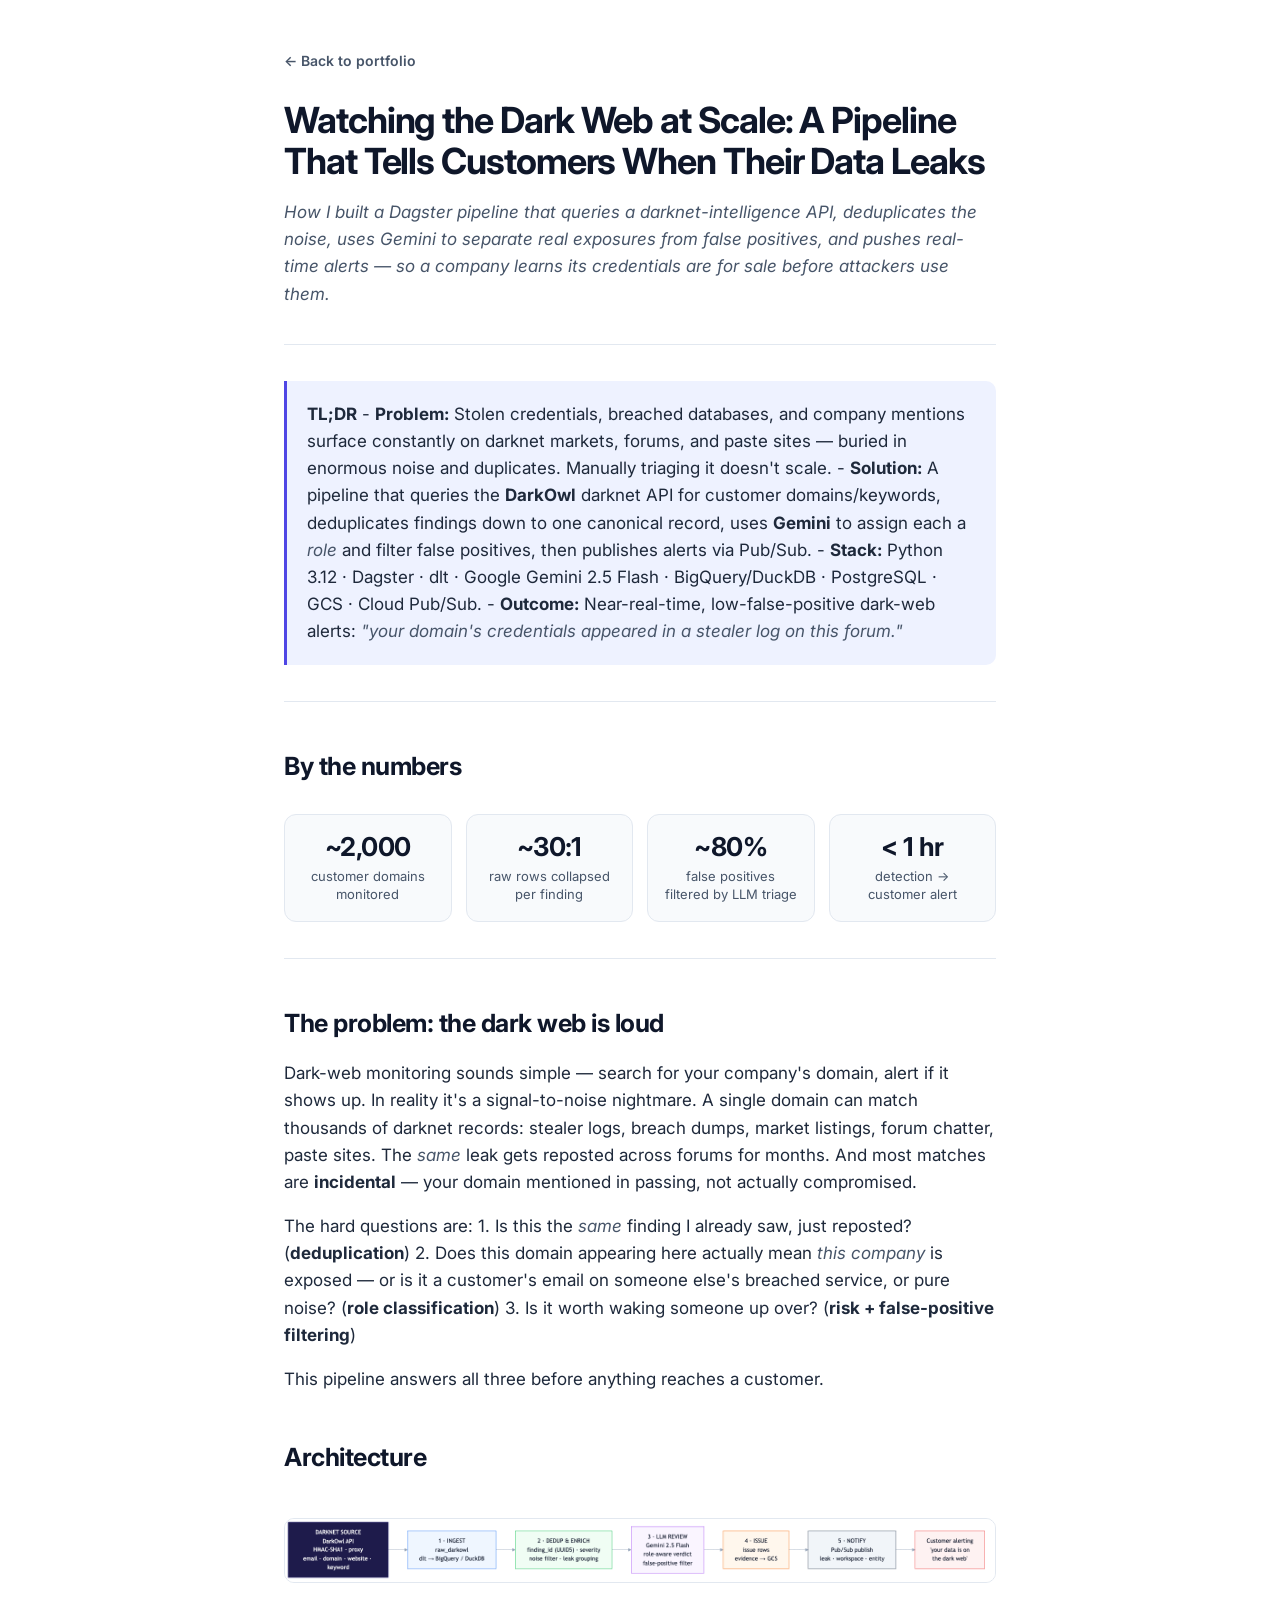
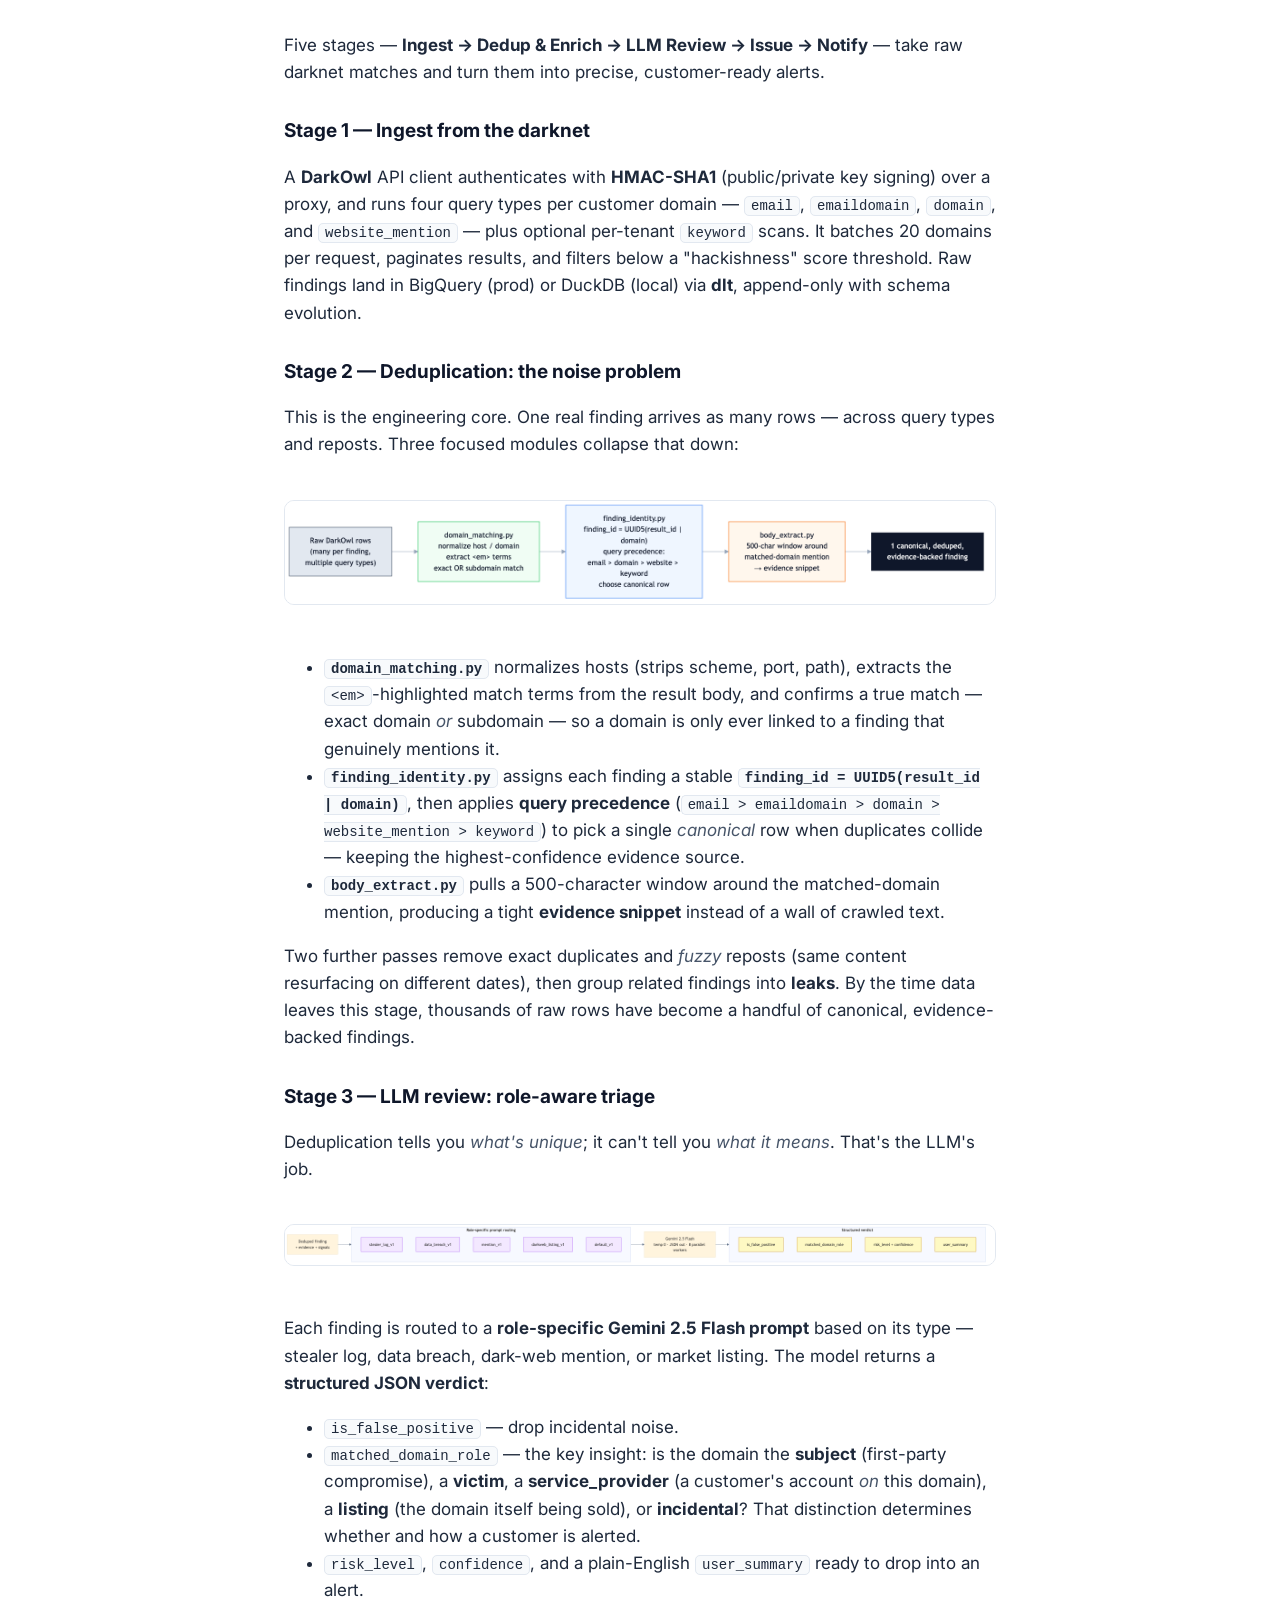
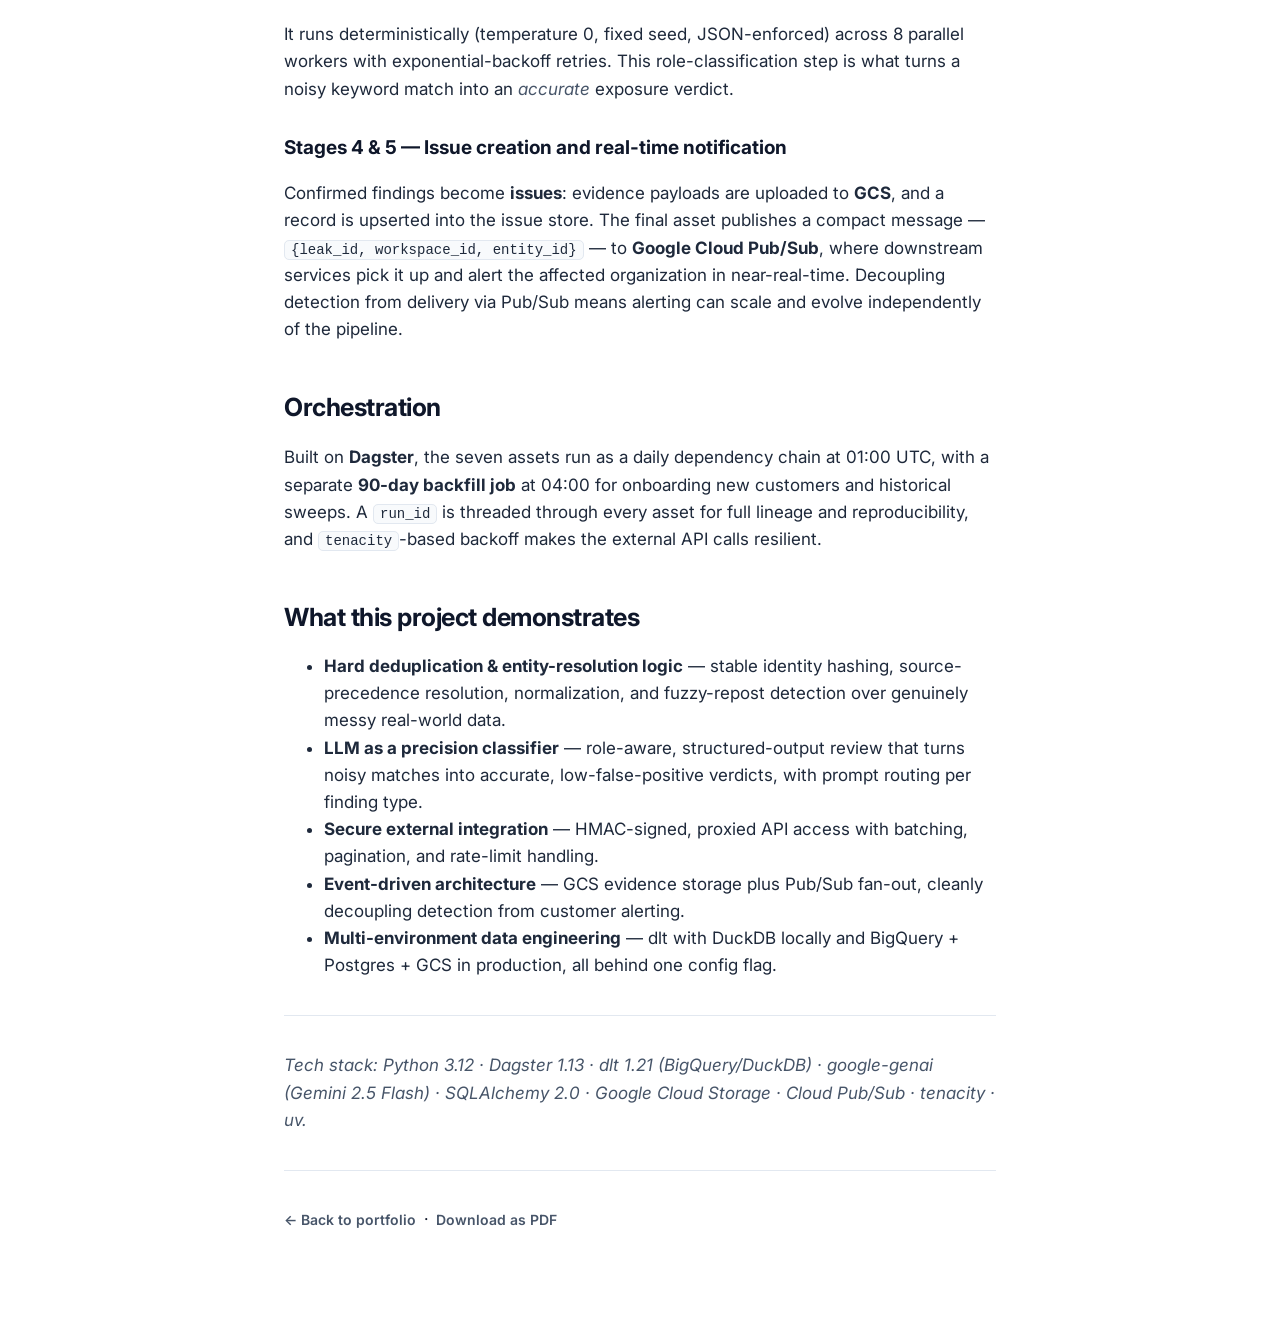
==== dark-owl.html @ 12ab4ff9 "Security data engineering portfolio Co-Authored-By: Claude Opus 4.8 (1M context) <noreply@anthropic." ====
<!DOCTYPE html>
<html lang="en"><head>
<meta charset="utf-8"/><meta name="viewport" content="width=device-width, initial-scale=1"/>
<title>Watching the Dark Web at Scale</title><meta name="description" content="A dark-web monitoring pipeline with LLM role-aware triage."/>
<link rel="preconnect" href="https://fonts.googleapis.com"/>
<link rel="preconnect" href="https://fonts.gstatic.com" crossorigin/>
<link href="https://fonts.googleapis.com/css2?family=Inter:wght@400;500;600;700&display=swap" rel="stylesheet"/>
<link rel="stylesheet" href="style.css"/>
</head><body>
<article class="article">
<a class="back" href="index.html">&larr; Back to portfolio</a>
<h1>Watching the Dark Web at Scale: A Pipeline That Tells Customers When Their Data Leaks</h1>
<p><em>How I built a Dagster pipeline that queries a darknet-intelligence API, deduplicates the noise, uses Gemini to separate real exposures from false positives, and pushes real-time alerts — so a company learns its credentials are for sale before attackers use them.</em></p>
<hr />
<blockquote>
<p><strong>TL;DR</strong>
- <strong>Problem:</strong> Stolen credentials, breached databases, and company mentions surface constantly on darknet markets, forums, and paste sites — buried in enormous noise and duplicates. Manually triaging it doesn't scale.
- <strong>Solution:</strong> A pipeline that queries the <strong>DarkOwl</strong> darknet API for customer domains/keywords, deduplicates findings down to one canonical record, uses <strong>Gemini</strong> to assign each a <em>role</em> and filter false positives, then publishes alerts via Pub/Sub.
- <strong>Stack:</strong> Python 3.12 · Dagster · dlt · Google Gemini 2.5 Flash · BigQuery/DuckDB · PostgreSQL · GCS · Cloud Pub/Sub.
- <strong>Outcome:</strong> Near-real-time, low-false-positive dark-web alerts: <em>"your domain's credentials appeared in a stealer log on this forum."</em></p>
</blockquote>
<hr />
<h2>By the numbers</h2>
<div class="stats">
<div class="stat"><span class="num">~2,000</span><span class="lab">customer domains monitored</span></div>
<div class="stat"><span class="num">~30:1</span><span class="lab">raw rows collapsed per finding</span></div>
<div class="stat"><span class="num">~80%</span><span class="lab">false positives filtered by LLM triage</span></div>
<div class="stat"><span class="num">&lt; 1 hr</span><span class="lab">detection → customer alert</span></div>
</div>

<!-- METRICS ARE ILLUSTRATIVE of a system at this scale. Replace with your own measured
     values (Dagster asset metadata / DB COUNT queries) before publishing. -->

<hr />
<h2>The problem: the dark web is loud</h2>
<p>Dark-web monitoring sounds simple — search for your company's domain, alert if it shows up. In reality it's a signal-to-noise nightmare. A single domain can match thousands of darknet records: stealer logs, breach dumps, market listings, forum chatter, paste sites. The <em>same</em> leak gets reposted across forums for months. And most matches are <strong>incidental</strong> — your domain mentioned in passing, not actually compromised.</p>
<p>The hard questions are:
1. Is this the <em>same</em> finding I already saw, just reposted? (<strong>deduplication</strong>)
2. Does this domain appearing here actually mean <em>this company</em> is exposed — or is it a customer's email on someone else's breached service, or pure noise? (<strong>role classification</strong>)
3. Is it worth waking someone up over? (<strong>risk + false-positive filtering</strong>)</p>
<p>This pipeline answers all three before anything reaches a customer.</p>
<h2>Architecture</h2>
<p><img alt="Dark-owl pipeline architecture" src="diagrams/do-architecture.png" /></p>
<p>Five stages — <strong>Ingest → Dedup &amp; Enrich → LLM Review → Issue → Notify</strong> — take raw darknet matches and turn them into precise, customer-ready alerts.</p>
<h3>Stage 1 — Ingest from the darknet</h3>
<p>A <strong>DarkOwl</strong> API client authenticates with <strong>HMAC-SHA1</strong> (public/private key signing) over a proxy, and runs four query types per customer domain — <code>email</code>, <code>emaildomain</code>, <code>domain</code>, and <code>website_mention</code> — plus optional per-tenant <code>keyword</code> scans. It batches 20 domains per request, paginates results, and filters below a "hackishness" score threshold. Raw findings land in BigQuery (prod) or DuckDB (local) via <strong>dlt</strong>, append-only with schema evolution.</p>
<h3>Stage 2 — Deduplication: the noise problem</h3>
<p>This is the engineering core. One real finding arrives as many rows — across query types and reposts. Three focused modules collapse that down:</p>
<p><img alt="Deduplication and identity logic" src="diagrams/do-dedup.png" /></p>
<ul>
<li><strong><code>domain_matching.py</code></strong> normalizes hosts (strips scheme, port, path), extracts the <code>&lt;em&gt;</code>-highlighted match terms from the result body, and confirms a true match — exact domain <em>or</em> subdomain — so a domain is only ever linked to a finding that genuinely mentions it.</li>
<li><strong><code>finding_identity.py</code></strong> assigns each finding a stable <strong><code>finding_id = UUID5(result_id | domain)</code></strong>, then applies <strong>query precedence</strong> (<code>email &gt; emaildomain &gt; domain &gt; website_mention &gt; keyword</code>) to pick a single <em>canonical</em> row when duplicates collide — keeping the highest-confidence evidence source.</li>
<li><strong><code>body_extract.py</code></strong> pulls a 500-character window around the matched-domain mention, producing a tight <strong>evidence snippet</strong> instead of a wall of crawled text.</li>
</ul>
<p>Two further passes remove exact duplicates and <em>fuzzy</em> reposts (same content resurfacing on different dates), then group related findings into <strong>leaks</strong>. By the time data leaves this stage, thousands of raw rows have become a handful of canonical, evidence-backed findings.</p>
<h3>Stage 3 — LLM review: role-aware triage</h3>
<p>Deduplication tells you <em>what's unique</em>; it can't tell you <em>what it means</em>. That's the LLM's job.</p>
<p><img alt="Gemini role-aware review" src="diagrams/do-llm.png" /></p>
<p>Each finding is routed to a <strong>role-specific Gemini 2.5 Flash prompt</strong> based on its type — stealer log, data breach, dark-web mention, or market listing. The model returns a <strong>structured JSON verdict</strong>:</p>
<ul>
<li><code>is_false_positive</code> — drop incidental noise.</li>
<li><code>matched_domain_role</code> — the key insight: is the domain the <strong>subject</strong> (first-party compromise), a <strong>victim</strong>, a <strong>service_provider</strong> (a customer's account <em>on</em> this domain), a <strong>listing</strong> (the domain itself being sold), or <strong>incidental</strong>? That distinction determines whether and how a customer is alerted.</li>
<li><code>risk_level</code>, <code>confidence</code>, and a plain-English <code>user_summary</code> ready to drop into an alert.</li>
</ul>
<p>It runs deterministically (temperature 0, fixed seed, JSON-enforced) across 8 parallel workers with exponential-backoff retries. This role-classification step is what turns a noisy keyword match into an <em>accurate</em> exposure verdict.</p>
<h3>Stages 4 &amp; 5 — Issue creation and real-time notification</h3>
<p>Confirmed findings become <strong>issues</strong>: evidence payloads are uploaded to <strong>GCS</strong>, and a record is upserted into the issue store. The final asset publishes a compact message — <code>{leak_id, workspace_id, entity_id}</code> — to <strong>Google Cloud Pub/Sub</strong>, where downstream services pick it up and alert the affected organization in near-real-time. Decoupling detection from delivery via Pub/Sub means alerting can scale and evolve independently of the pipeline.</p>
<h2>Orchestration</h2>
<p>Built on <strong>Dagster</strong>, the seven assets run as a daily dependency chain at 01:00 UTC, with a separate <strong>90-day backfill job</strong> at 04:00 for onboarding new customers and historical sweeps. A <code>run_id</code> is threaded through every asset for full lineage and reproducibility, and <code>tenacity</code>-based backoff makes the external API calls resilient.</p>
<h2>What this project demonstrates</h2>
<ul>
<li><strong>Hard deduplication &amp; entity-resolution logic</strong> — stable identity hashing, source-precedence resolution, normalization, and fuzzy-repost detection over genuinely messy real-world data.</li>
<li><strong>LLM as a precision classifier</strong> — role-aware, structured-output review that turns noisy matches into accurate, low-false-positive verdicts, with prompt routing per finding type.</li>
<li><strong>Secure external integration</strong> — HMAC-signed, proxied API access with batching, pagination, and rate-limit handling.</li>
<li><strong>Event-driven architecture</strong> — GCS evidence storage plus Pub/Sub fan-out, cleanly decoupling detection from customer alerting.</li>
<li><strong>Multi-environment data engineering</strong> — dlt with DuckDB locally and BigQuery + Postgres + GCS in production, all behind one config flag.</li>
</ul>
<hr />
<p><em>Tech stack: Python 3.12 · Dagster 1.13 · dlt 1.21 (BigQuery/DuckDB) · google-genai (Gemini 2.5 Flash) · SQLAlchemy 2.0 · Google Cloud Storage · Cloud Pub/Sub · tenacity · uv.</em></p>
<hr/>
<a class="back" href="index.html">&larr; Back to portfolio</a>
&nbsp;&middot;&nbsp; <a class="back" href="pdf/dark-owl.pdf">Download as PDF</a>
</article></body></html>
---- style.css ----
:root {
  --bg: #ffffff;
  --bg-soft: #f8fafc;
  --ink: #0f172a;
  --ink-soft: #475569;
  --line: #e2e8f0;
  --accent: #4f46e5;
  --accent-soft: #eef2ff;
  --maxw: 1080px;
  --radius: 14px;
  --shadow: 0 1px 2px rgba(15,23,42,.04), 0 8px 24px rgba(15,23,42,.06);
}

* { box-sizing: border-box; }
html { scroll-behavior: smooth; }
body {
  margin: 0;
  font-family: "Inter", -apple-system, BlinkMacSystemFont, "Segoe UI", Roboto, Helvetica, Arial, sans-serif;
  color: var(--ink);
  background: var(--bg);
  line-height: 1.6;
  -webkit-font-smoothing: antialiased;
}
a { color: var(--accent); text-decoration: none; }
a:hover { text-decoration: underline; }

.wrap { max-width: var(--maxw); margin: 0 auto; padding: 0 24px; }

/* ---- nav ---- */
.nav {
  position: sticky; top: 0; z-index: 20;
  background: rgba(255,255,255,.85);
  backdrop-filter: saturate(180%) blur(10px);
  border-bottom: 1px solid var(--line);
}
.nav .wrap { display: flex; align-items: center; justify-content: space-between; height: 60px; }
.nav .brand { font-weight: 700; letter-spacing: -.02em; color: var(--ink); }
.nav .links a { color: var(--ink-soft); margin-left: 22px; font-size: 14px; font-weight: 500; }
.nav .links a:hover { color: var(--accent); text-decoration: none; }

/* ---- hero ---- */
.hero { padding: 84px 0 56px; border-bottom: 1px solid var(--line); }
.hero .eyebrow {
  display: inline-block; font-size: 13px; font-weight: 600; letter-spacing: .04em;
  text-transform: uppercase; color: var(--accent);
  background: var(--accent-soft); padding: 5px 12px; border-radius: 999px; margin-bottom: 20px;
}
.hero h1 { font-size: 46px; line-height: 1.08; letter-spacing: -.03em; margin: 0 0 18px; }
.hero p.lead { font-size: 20px; color: var(--ink-soft); max-width: 720px; margin: 0 0 28px; }
.cta { display: flex; gap: 12px; flex-wrap: wrap; }
.btn {
  display: inline-flex; align-items: center; gap: 8px;
  padding: 11px 18px; border-radius: 10px; font-weight: 600; font-size: 15px;
  border: 1px solid var(--line); color: var(--ink); background: #fff;
}
.btn:hover { text-decoration: none; border-color: var(--accent); color: var(--accent); }
.btn.primary { background: var(--ink); color: #fff; border-color: var(--ink); }
.btn.primary:hover { background: var(--accent); border-color: var(--accent); color: #fff; }

/* ---- sections ---- */
section { padding: 64px 0; }
.section-head { margin-bottom: 36px; }
.section-head h2 { font-size: 30px; letter-spacing: -.02em; margin: 0 0 8px; }
.section-head p { color: var(--ink-soft); margin: 0; font-size: 17px; }

/* ---- category groups ---- */
.cat { margin: 44px 0 22px; }
.cat:first-of-type { margin-top: 8px; }
.cat .cat-label {
  display: inline-block; font-size: 12.5px; font-weight: 700; letter-spacing: .06em;
  text-transform: uppercase; color: var(--accent);
  background: var(--accent-soft); border: 1px solid #c7d2fe;
  padding: 5px 12px; border-radius: 999px;
}
.cat h3.cat-title { font-size: 22px; letter-spacing: -.02em; margin: 14px 0 4px; }
.cat p.cat-desc { color: var(--ink-soft); margin: 0; font-size: 15.5px; max-width: 760px; }
.badge {
  display: inline-block; font-size: 11.5px; font-weight: 600; letter-spacing: .03em;
  text-transform: uppercase; color: #b45309; background: #fffbeb; border: 1px solid #fde68a;
  padding: 3px 9px; border-radius: 999px; vertical-align: middle; margin-left: 8px;
}

/* ---- domain overview tiles ---- */
.domains { display: grid; grid-template-columns: repeat(4, 1fr); gap: 16px; margin-top: 30px; }
.domain {
  display: block; border: 1px solid var(--line); border-radius: 12px; padding: 18px 18px 16px;
  background: #fff; box-shadow: var(--shadow); color: var(--ink);
}
.domain:hover { border-color: var(--accent); text-decoration: none; transform: translateY(-2px); transition: .15s; }
.domain .n { font-size: 13px; font-weight: 700; color: var(--accent); letter-spacing: .04em; }
.domain h4 { margin: 8px 0 6px; font-size: 16px; letter-spacing: -.01em; }
.domain p { margin: 0; font-size: 13px; color: var(--ink-soft); line-height: 1.45; }
.domain .count { display: block; margin-top: 10px; font-size: 12px; font-weight: 600; color: var(--ink-soft); }

/* ---- domain sections (the buckets) ---- */
.domain-section { padding: 56px 0; border-bottom: 1px solid var(--line); }
.domain-section.alt { background: var(--bg-soft); }
.cat { margin: 0 0 26px; }
.cat .cat-label {
  display: inline-block; font-size: 12.5px; font-weight: 700; letter-spacing: .06em;
  text-transform: uppercase; color: var(--accent);
  background: var(--accent-soft); border: 1px solid #c7d2fe;
  padding: 5px 12px; border-radius: 999px;
}
.cat h2.cat-title { font-size: 27px; letter-spacing: -.02em; margin: 14px 0 6px; }
.cat p.cat-desc { color: var(--ink-soft); margin: 0; font-size: 16px; max-width: 760px; }
.badge {
  display: inline-block; font-size: 11.5px; font-weight: 600; letter-spacing: .03em;
  text-transform: uppercase; color: #b45309; background: #fffbeb; border: 1px solid #fde68a;
  padding: 3px 9px; border-radius: 999px; vertical-align: middle; margin-left: 8px;
}

/* ---- uniform project tiles (inside a bucket) ---- */
.grid { display: grid; grid-template-columns: repeat(2, 1fr); gap: 22px; }
.tile {
  display: flex; flex-direction: column; overflow: hidden;
  border: 1px solid var(--line); border-radius: var(--radius);
  background: #fff; box-shadow: var(--shadow); transition: .15s;
}
.tile:hover { transform: translateY(-3px); box-shadow: 0 2px 6px rgba(15,23,42,.06), 0 16px 40px rgba(15,23,42,.10); }

/* visual entry point: a "pipeline strip" showing the architecture at a glance */
.pipe {
  display: flex; align-items: center; gap: 8px; flex-wrap: wrap;
  padding: 18px 22px; background: linear-gradient(135deg, #eef2ff 0%, #f8fafc 100%);
  border-bottom: 1px solid var(--line);
}
.pipe .stage {
  font-size: 11.5px; font-weight: 600; color: var(--ink);
  background: #fff; border: 1px solid #c7d2fe; border-radius: 7px; padding: 5px 9px; white-space: nowrap;
}
.pipe .arrow { color: var(--accent); font-weight: 700; font-size: 13px; }

.tile-body { padding: 22px 24px 24px; display: flex; flex-direction: column; flex: 1 1 auto; }
.tile .kicker { font-size: 12px; font-weight: 600; color: var(--accent); text-transform: uppercase; letter-spacing: .04em; }
.tile h3 { font-size: 20px; letter-spacing: -.02em; margin: 7px 0 9px; }
.tile .usecase { font-weight: 600; color: var(--ink); margin: 0 0 8px; font-size: 15px; }
.tile p { color: var(--ink-soft); margin: 0 0 16px; font-size: 14.5px; flex: 1 1 auto; }
.tile .card-stat {
  display: inline-block; align-self: flex-start; font-size: 13px; font-weight: 600; color: var(--accent);
  background: var(--accent-soft); border: 1px solid #c7d2fe; padding: 5px 11px; border-radius: 8px; margin: 0 0 14px;
}
.tile .chips { display: flex; flex-wrap: wrap; gap: 7px; margin: 0 0 16px; }
.tile .card-links { display: flex; gap: 14px; flex-wrap: wrap; margin-top: auto; }
.tile .card-links a { font-size: 14px; font-weight: 600; }
.tile .card-links a.pdf, .tile .card-links .pdf { color: var(--ink-soft); }

/* hero trust line */
.trust { margin: 22px 0 0; font-size: 13.5px; color: var(--ink-soft); }
.trust strong { color: var(--ink); }

/* ---- (legacy) project cards ---- */
.cards { display: grid; gap: 28px; }
.card.no-media, .card.no-media:nth-child(even) { grid-template-columns: 1fr; }
.card {
  border: 1px solid var(--line); border-radius: var(--radius); overflow: hidden;
  background: #fff; box-shadow: var(--shadow); display: grid;
  grid-template-columns: 1.15fr 1fr; align-items: stretch;
}
.card:nth-child(even) { grid-template-columns: 1fr 1.15fr; }
.card:nth-child(even) .card-media { order: 2; border-left: 1px solid var(--line); border-right: 0; }
.card-media {
  background: var(--bg-soft); border-right: 1px solid var(--line);
  display: flex; align-items: center; justify-content: center; padding: 22px;
}
.card-media img { width: 100%; height: auto; max-height: 240px; object-fit: contain; }
.card-body { padding: 30px 32px; }
.card-body .kicker { font-size: 13px; font-weight: 600; color: var(--accent); text-transform: uppercase; letter-spacing: .04em; }
.card-body h3 { font-size: 23px; letter-spacing: -.02em; margin: 6px 0 10px; }
.card-body .usecase { font-weight: 600; color: var(--ink); margin: 0 0 8px; }
.card-body p { color: var(--ink-soft); margin: 0 0 16px; font-size: 15.5px; }
.chips { display: flex; flex-wrap: wrap; gap: 7px; margin: 0 0 20px; }
.chip {
  font-size: 12.5px; font-weight: 500; color: var(--ink-soft);
  background: var(--bg-soft); border: 1px solid var(--line);
  padding: 4px 10px; border-radius: 999px;
}
.card-stat {
  display: inline-block; font-size: 13.5px; font-weight: 600; color: var(--accent);
  background: var(--accent-soft); border: 1px solid #c7d2fe;
  padding: 6px 12px; border-radius: 8px; margin: 0 0 16px;
}
.card-links { display: flex; gap: 10px; flex-wrap: wrap; }
.card-links a { font-size: 14px; font-weight: 600; }
.card-links a.pdf { color: var(--ink-soft); }

/* ---- stat strip (article "by the numbers") ---- */
.stats {
  display: grid; grid-template-columns: repeat(4, 1fr); gap: 14px;
  margin: 28px 0; padding: 0;
}
.stats .stat {
  background: var(--bg-soft); border: 1px solid var(--line);
  border-radius: 12px; padding: 18px 16px; text-align: center;
}
.stats .stat .num { display: block; font-size: 26px; font-weight: 700; letter-spacing: -.02em; color: var(--ink); line-height: 1.1; }
.stats .stat .lab { display: block; font-size: 13px; color: var(--ink-soft); margin-top: 6px; line-height: 1.35; }
@media (max-width: 640px) { .stats { grid-template-columns: repeat(2, 1fr); } }

/* ---- skills ---- */
.skills { background: var(--bg-soft); border-top: 1px solid var(--line); border-bottom: 1px solid var(--line); }
.skill-grid { display: grid; grid-template-columns: repeat(4, 1fr); gap: 24px; }
.skill-grid h4 { margin: 0 0 12px; font-size: 14px; text-transform: uppercase; letter-spacing: .04em; color: var(--ink); }
.skill-grid ul { list-style: none; margin: 0; padding: 0; }
.skill-grid li { color: var(--ink-soft); font-size: 15px; padding: 3px 0; }

/* ---- footer ---- */
footer { padding: 56px 0; text-align: center; }
footer h2 { font-size: 26px; letter-spacing: -.02em; margin: 0 0 10px; }
footer p { color: var(--ink-soft); margin: 0 0 22px; }
footer .muted { margin-top: 34px; font-size: 13px; color: #94a3b8; }

/* ---- article pages ---- */
.article { max-width: 760px; margin: 0 auto; padding: 48px 24px 80px; }
.article .back { font-size: 14px; font-weight: 600; color: var(--ink-soft); display: inline-block; margin-bottom: 28px; }
.article h1 { font-size: 36px; line-height: 1.12; letter-spacing: -.03em; margin: 0 0 18px; }
.article h2 { font-size: 25px; letter-spacing: -.02em; margin: 44px 0 14px; }
.article h3 { font-size: 19px; margin: 30px 0 10px; }
.article p, .article li { font-size: 17px; color: #1e293b; }
.article blockquote {
  border-left: 3px solid var(--accent); background: var(--accent-soft);
  margin: 24px 0; padding: 14px 20px; border-radius: 0 10px 10px 0; color: var(--ink);
}
.article blockquote p { margin: 6px 0; }
.article img { width: 100%; height: auto; border: 1px solid var(--line); border-radius: 10px; margin: 24px 0; background: #fff; }
.article table { width: 100%; border-collapse: collapse; margin: 22px 0; font-size: 15px; }
.article th, .article td { border: 1px solid var(--line); padding: 9px 12px; text-align: left; vertical-align: top; }
.article th { background: var(--bg-soft); font-weight: 600; }
.article code { background: var(--bg-soft); border: 1px solid var(--line); border-radius: 5px; padding: 1px 6px; font-size: 14px; }
.article pre { background: #0f172a; color: #e2e8f0; padding: 18px 20px; border-radius: 10px; overflow-x: auto; font-size: 14px; }
.article pre code { background: none; border: 0; color: inherit; padding: 0; }
.article hr { border: 0; border-top: 1px solid var(--line); margin: 36px 0; }
.article em { color: var(--ink-soft); }

/* ---- responsive ---- */
@media (max-width: 820px) {
  .card, .card:nth-child(even) { grid-template-columns: 1fr; }
  .card:nth-child(even) .card-media { order: 0; border-left: 0; border-bottom: 1px solid var(--line); }
  .card-media { border-right: 0; border-bottom: 1px solid var(--line); }
  .skill-grid { grid-template-columns: repeat(2, 1fr); }
  .domains { grid-template-columns: repeat(2, 1fr); }
  .grid { grid-template-columns: 1fr; }
  .hero h1 { font-size: 36px; }
  .nav .links a { margin-left: 14px; }
}
@media (max-width: 480px) {
  .skill-grid { grid-template-columns: 1fr; }
  .domains { grid-template-columns: 1fr; }
  .nav .links a:not(.contact) { display: none; }
}
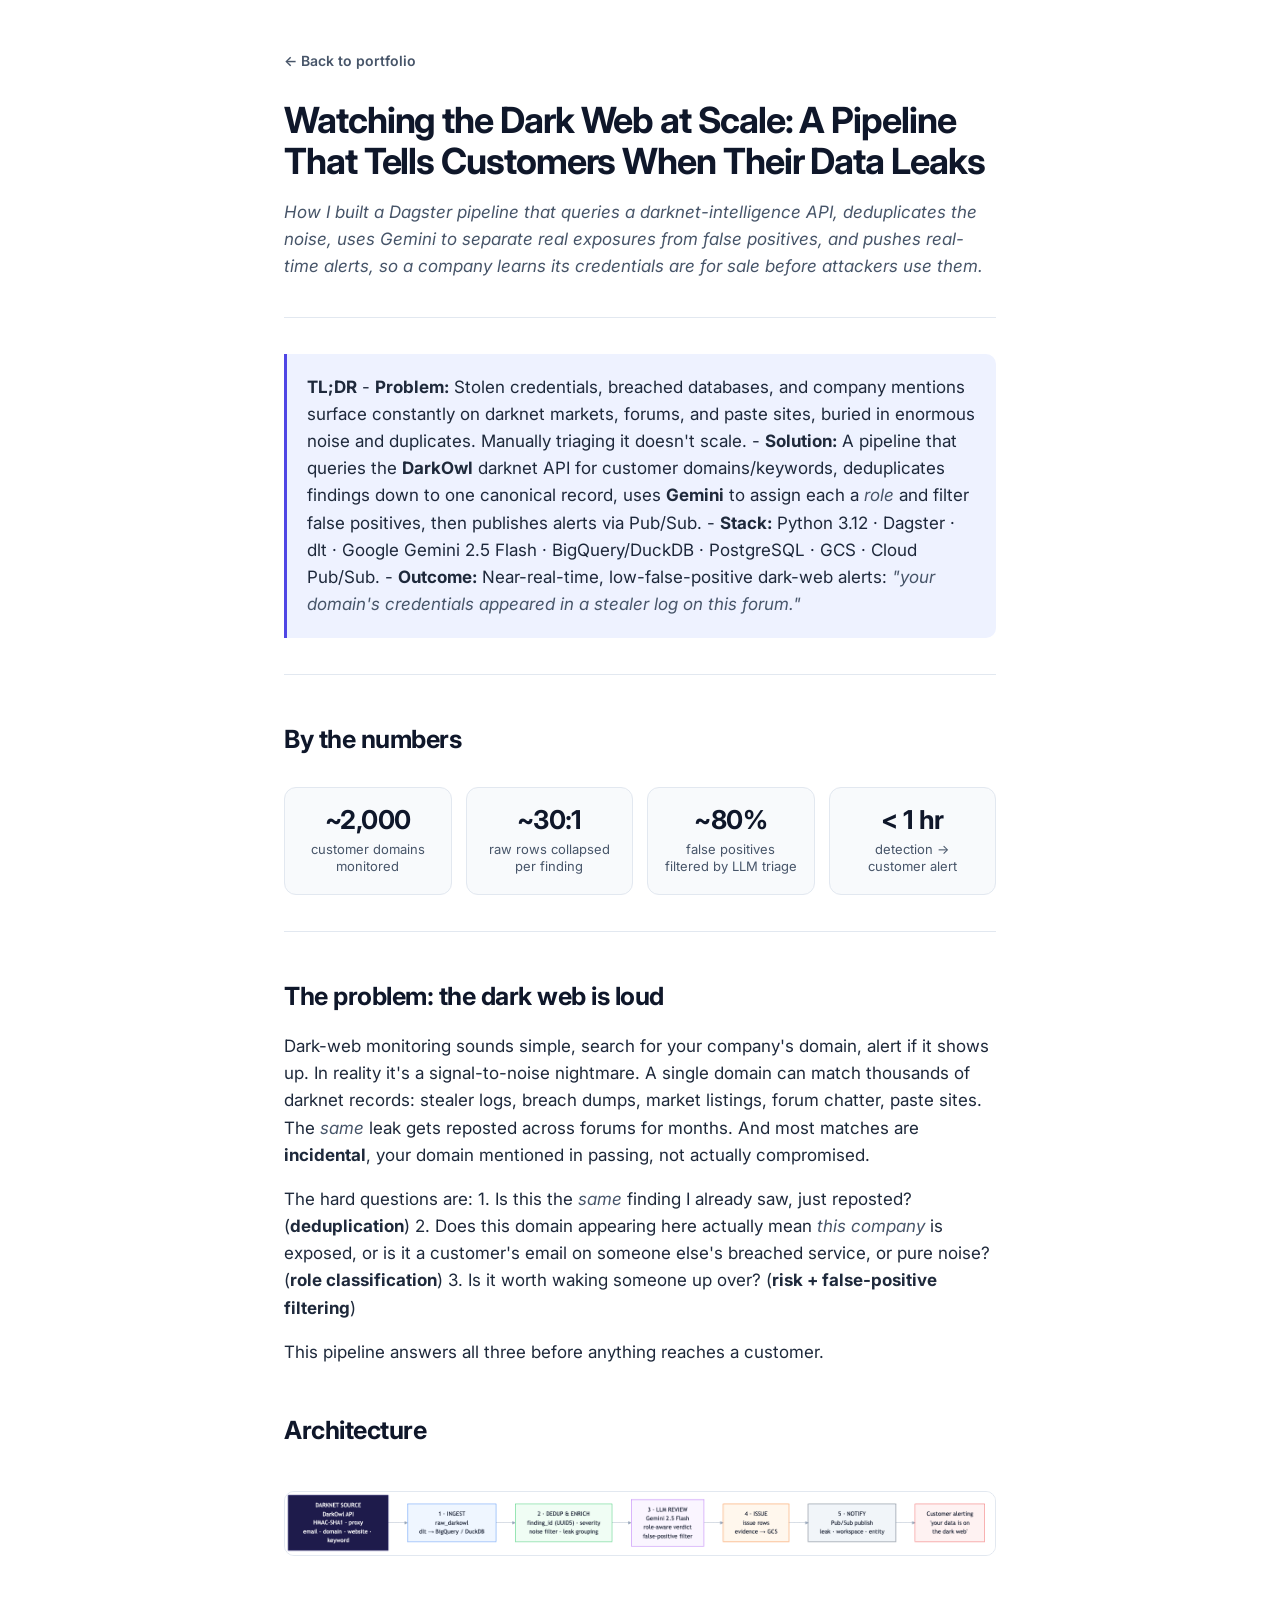
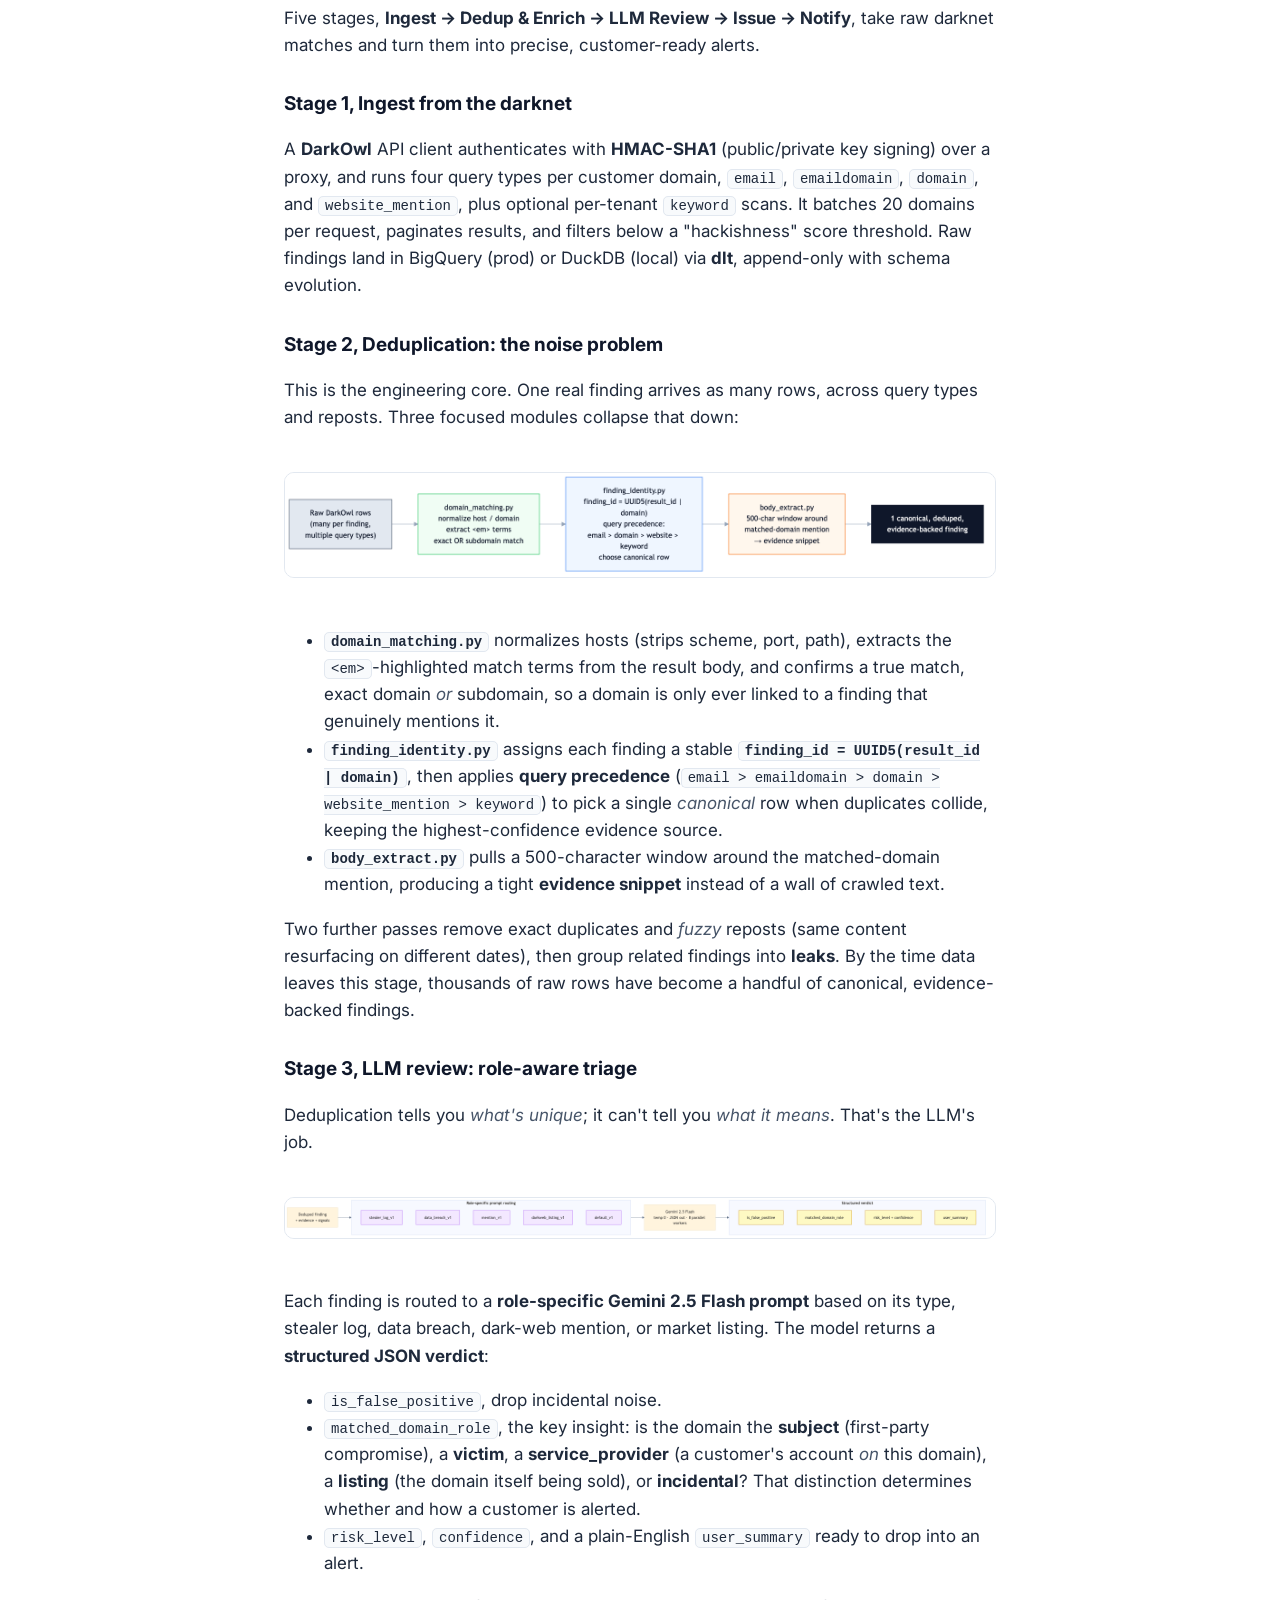
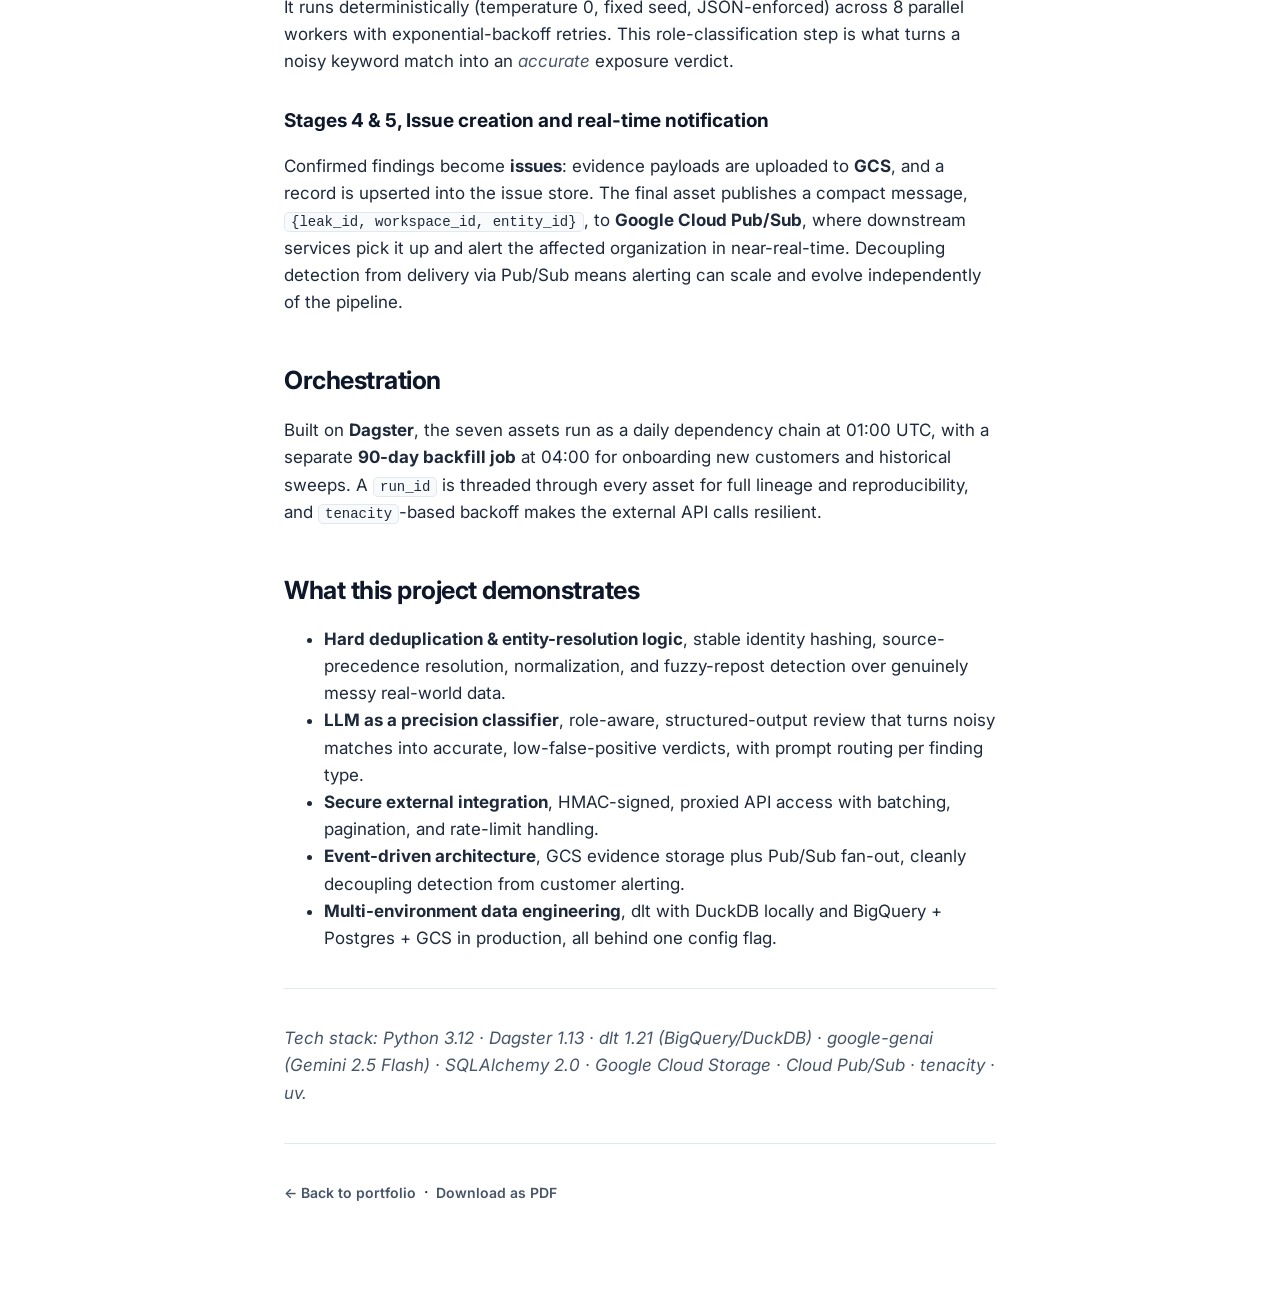
==== commit 9e1c377a: "Remove em-dashes everywhere; plainer hero copy (de-jargoned) Co-Authored-By: Claude Opus 4.8 (1M con" ====
--- a/dark-owl.html
+++ b/dark-owl.html
@@ -10,11 +10,11 @@
 <article class="article">
 <a class="back" href="index.html">&larr; Back to portfolio</a>
 <h1>Watching the Dark Web at Scale: A Pipeline That Tells Customers When Their Data Leaks</h1>
-<p><em>How I built a Dagster pipeline that queries a darknet-intelligence API, deduplicates the noise, uses Gemini to separate real exposures from false positives, and pushes real-time alerts — so a company learns its credentials are for sale before attackers use them.</em></p>
+<p><em>How I built a Dagster pipeline that queries a darknet-intelligence API, deduplicates the noise, uses Gemini to separate real exposures from false positives, and pushes real-time alerts, so a company learns its credentials are for sale before attackers use them.</em></p>
 <hr />
 <blockquote>
 <p><strong>TL;DR</strong>
-- <strong>Problem:</strong> Stolen credentials, breached databases, and company mentions surface constantly on darknet markets, forums, and paste sites — buried in enormous noise and duplicates. Manually triaging it doesn't scale.
+- <strong>Problem:</strong> Stolen credentials, breached databases, and company mentions surface constantly on darknet markets, forums, and paste sites, buried in enormous noise and duplicates. Manually triaging it doesn't scale.
 - <strong>Solution:</strong> A pipeline that queries the <strong>DarkOwl</strong> darknet API for customer domains/keywords, deduplicates findings down to one canonical record, uses <strong>Gemini</strong> to assign each a <em>role</em> and filter false positives, then publishes alerts via Pub/Sub.
 - <strong>Stack:</strong> Python 3.12 · Dagster · dlt · Google Gemini 2.5 Flash · BigQuery/DuckDB · PostgreSQL · GCS · Cloud Pub/Sub.
 - <strong>Outcome:</strong> Near-real-time, low-false-positive dark-web alerts: <em>"your domain's credentials appeared in a stealer log on this forum."</em></p>
@@ -33,47 +33,47 @@
 
 <hr />
 <h2>The problem: the dark web is loud</h2>
-<p>Dark-web monitoring sounds simple — search for your company's domain, alert if it shows up. In reality it's a signal-to-noise nightmare. A single domain can match thousands of darknet records: stealer logs, breach dumps, market listings, forum chatter, paste sites. The <em>same</em> leak gets reposted across forums for months. And most matches are <strong>incidental</strong> — your domain mentioned in passing, not actually compromised.</p>
+<p>Dark-web monitoring sounds simple, search for your company's domain, alert if it shows up. In reality it's a signal-to-noise nightmare. A single domain can match thousands of darknet records: stealer logs, breach dumps, market listings, forum chatter, paste sites. The <em>same</em> leak gets reposted across forums for months. And most matches are <strong>incidental</strong>, your domain mentioned in passing, not actually compromised.</p>
 <p>The hard questions are:
 1. Is this the <em>same</em> finding I already saw, just reposted? (<strong>deduplication</strong>)
-2. Does this domain appearing here actually mean <em>this company</em> is exposed — or is it a customer's email on someone else's breached service, or pure noise? (<strong>role classification</strong>)
+2. Does this domain appearing here actually mean <em>this company</em> is exposed, or is it a customer's email on someone else's breached service, or pure noise? (<strong>role classification</strong>)
 3. Is it worth waking someone up over? (<strong>risk + false-positive filtering</strong>)</p>
 <p>This pipeline answers all three before anything reaches a customer.</p>
 <h2>Architecture</h2>
 <p><img alt="Dark-owl pipeline architecture" src="diagrams/do-architecture.png" /></p>
-<p>Five stages — <strong>Ingest → Dedup &amp; Enrich → LLM Review → Issue → Notify</strong> — take raw darknet matches and turn them into precise, customer-ready alerts.</p>
-<h3>Stage 1 — Ingest from the darknet</h3>
-<p>A <strong>DarkOwl</strong> API client authenticates with <strong>HMAC-SHA1</strong> (public/private key signing) over a proxy, and runs four query types per customer domain — <code>email</code>, <code>emaildomain</code>, <code>domain</code>, and <code>website_mention</code> — plus optional per-tenant <code>keyword</code> scans. It batches 20 domains per request, paginates results, and filters below a "hackishness" score threshold. Raw findings land in BigQuery (prod) or DuckDB (local) via <strong>dlt</strong>, append-only with schema evolution.</p>
-<h3>Stage 2 — Deduplication: the noise problem</h3>
-<p>This is the engineering core. One real finding arrives as many rows — across query types and reposts. Three focused modules collapse that down:</p>
+<p>Five stages, <strong>Ingest → Dedup &amp; Enrich → LLM Review → Issue → Notify</strong>, take raw darknet matches and turn them into precise, customer-ready alerts.</p>
+<h3>Stage 1, Ingest from the darknet</h3>
+<p>A <strong>DarkOwl</strong> API client authenticates with <strong>HMAC-SHA1</strong> (public/private key signing) over a proxy, and runs four query types per customer domain, <code>email</code>, <code>emaildomain</code>, <code>domain</code>, and <code>website_mention</code>, plus optional per-tenant <code>keyword</code> scans. It batches 20 domains per request, paginates results, and filters below a "hackishness" score threshold. Raw findings land in BigQuery (prod) or DuckDB (local) via <strong>dlt</strong>, append-only with schema evolution.</p>
+<h3>Stage 2, Deduplication: the noise problem</h3>
+<p>This is the engineering core. One real finding arrives as many rows, across query types and reposts. Three focused modules collapse that down:</p>
 <p><img alt="Deduplication and identity logic" src="diagrams/do-dedup.png" /></p>
 <ul>
-<li><strong><code>domain_matching.py</code></strong> normalizes hosts (strips scheme, port, path), extracts the <code>&lt;em&gt;</code>-highlighted match terms from the result body, and confirms a true match — exact domain <em>or</em> subdomain — so a domain is only ever linked to a finding that genuinely mentions it.</li>
-<li><strong><code>finding_identity.py</code></strong> assigns each finding a stable <strong><code>finding_id = UUID5(result_id | domain)</code></strong>, then applies <strong>query precedence</strong> (<code>email &gt; emaildomain &gt; domain &gt; website_mention &gt; keyword</code>) to pick a single <em>canonical</em> row when duplicates collide — keeping the highest-confidence evidence source.</li>
+<li><strong><code>domain_matching.py</code></strong> normalizes hosts (strips scheme, port, path), extracts the <code>&lt;em&gt;</code>-highlighted match terms from the result body, and confirms a true match, exact domain <em>or</em> subdomain, so a domain is only ever linked to a finding that genuinely mentions it.</li>
+<li><strong><code>finding_identity.py</code></strong> assigns each finding a stable <strong><code>finding_id = UUID5(result_id | domain)</code></strong>, then applies <strong>query precedence</strong> (<code>email &gt; emaildomain &gt; domain &gt; website_mention &gt; keyword</code>) to pick a single <em>canonical</em> row when duplicates collide, keeping the highest-confidence evidence source.</li>
 <li><strong><code>body_extract.py</code></strong> pulls a 500-character window around the matched-domain mention, producing a tight <strong>evidence snippet</strong> instead of a wall of crawled text.</li>
 </ul>
 <p>Two further passes remove exact duplicates and <em>fuzzy</em> reposts (same content resurfacing on different dates), then group related findings into <strong>leaks</strong>. By the time data leaves this stage, thousands of raw rows have become a handful of canonical, evidence-backed findings.</p>
-<h3>Stage 3 — LLM review: role-aware triage</h3>
+<h3>Stage 3, LLM review: role-aware triage</h3>
 <p>Deduplication tells you <em>what's unique</em>; it can't tell you <em>what it means</em>. That's the LLM's job.</p>
 <p><img alt="Gemini role-aware review" src="diagrams/do-llm.png" /></p>
-<p>Each finding is routed to a <strong>role-specific Gemini 2.5 Flash prompt</strong> based on its type — stealer log, data breach, dark-web mention, or market listing. The model returns a <strong>structured JSON verdict</strong>:</p>
+<p>Each finding is routed to a <strong>role-specific Gemini 2.5 Flash prompt</strong> based on its type, stealer log, data breach, dark-web mention, or market listing. The model returns a <strong>structured JSON verdict</strong>:</p>
 <ul>
-<li><code>is_false_positive</code> — drop incidental noise.</li>
-<li><code>matched_domain_role</code> — the key insight: is the domain the <strong>subject</strong> (first-party compromise), a <strong>victim</strong>, a <strong>service_provider</strong> (a customer's account <em>on</em> this domain), a <strong>listing</strong> (the domain itself being sold), or <strong>incidental</strong>? That distinction determines whether and how a customer is alerted.</li>
+<li><code>is_false_positive</code>, drop incidental noise.</li>
+<li><code>matched_domain_role</code>, the key insight: is the domain the <strong>subject</strong> (first-party compromise), a <strong>victim</strong>, a <strong>service_provider</strong> (a customer's account <em>on</em> this domain), a <strong>listing</strong> (the domain itself being sold), or <strong>incidental</strong>? That distinction determines whether and how a customer is alerted.</li>
 <li><code>risk_level</code>, <code>confidence</code>, and a plain-English <code>user_summary</code> ready to drop into an alert.</li>
 </ul>
 <p>It runs deterministically (temperature 0, fixed seed, JSON-enforced) across 8 parallel workers with exponential-backoff retries. This role-classification step is what turns a noisy keyword match into an <em>accurate</em> exposure verdict.</p>
-<h3>Stages 4 &amp; 5 — Issue creation and real-time notification</h3>
-<p>Confirmed findings become <strong>issues</strong>: evidence payloads are uploaded to <strong>GCS</strong>, and a record is upserted into the issue store. The final asset publishes a compact message — <code>{leak_id, workspace_id, entity_id}</code> — to <strong>Google Cloud Pub/Sub</strong>, where downstream services pick it up and alert the affected organization in near-real-time. Decoupling detection from delivery via Pub/Sub means alerting can scale and evolve independently of the pipeline.</p>
+<h3>Stages 4 &amp; 5, Issue creation and real-time notification</h3>
+<p>Confirmed findings become <strong>issues</strong>: evidence payloads are uploaded to <strong>GCS</strong>, and a record is upserted into the issue store. The final asset publishes a compact message, <code>{leak_id, workspace_id, entity_id}</code>, to <strong>Google Cloud Pub/Sub</strong>, where downstream services pick it up and alert the affected organization in near-real-time. Decoupling detection from delivery via Pub/Sub means alerting can scale and evolve independently of the pipeline.</p>
 <h2>Orchestration</h2>
 <p>Built on <strong>Dagster</strong>, the seven assets run as a daily dependency chain at 01:00 UTC, with a separate <strong>90-day backfill job</strong> at 04:00 for onboarding new customers and historical sweeps. A <code>run_id</code> is threaded through every asset for full lineage and reproducibility, and <code>tenacity</code>-based backoff makes the external API calls resilient.</p>
 <h2>What this project demonstrates</h2>
 <ul>
-<li><strong>Hard deduplication &amp; entity-resolution logic</strong> — stable identity hashing, source-precedence resolution, normalization, and fuzzy-repost detection over genuinely messy real-world data.</li>
-<li><strong>LLM as a precision classifier</strong> — role-aware, structured-output review that turns noisy matches into accurate, low-false-positive verdicts, with prompt routing per finding type.</li>
-<li><strong>Secure external integration</strong> — HMAC-signed, proxied API access with batching, pagination, and rate-limit handling.</li>
-<li><strong>Event-driven architecture</strong> — GCS evidence storage plus Pub/Sub fan-out, cleanly decoupling detection from customer alerting.</li>
-<li><strong>Multi-environment data engineering</strong> — dlt with DuckDB locally and BigQuery + Postgres + GCS in production, all behind one config flag.</li>
+<li><strong>Hard deduplication &amp; entity-resolution logic</strong>, stable identity hashing, source-precedence resolution, normalization, and fuzzy-repost detection over genuinely messy real-world data.</li>
+<li><strong>LLM as a precision classifier</strong>, role-aware, structured-output review that turns noisy matches into accurate, low-false-positive verdicts, with prompt routing per finding type.</li>
+<li><strong>Secure external integration</strong>, HMAC-signed, proxied API access with batching, pagination, and rate-limit handling.</li>
+<li><strong>Event-driven architecture</strong>, GCS evidence storage plus Pub/Sub fan-out, cleanly decoupling detection from customer alerting.</li>
+<li><strong>Multi-environment data engineering</strong>, dlt with DuckDB locally and BigQuery + Postgres + GCS in production, all behind one config flag.</li>
 </ul>
 <hr />
 <p><em>Tech stack: Python 3.12 · Dagster 1.13 · dlt 1.21 (BigQuery/DuckDB) · google-genai (Gemini 2.5 Flash) · SQLAlchemy 2.0 · Google Cloud Storage · Cloud Pub/Sub · tenacity · uv.</em></p>
--- a/style.css
+++ b/style.css
@@ -81,7 +81,7 @@
 }
 
 /* ---- domain overview tiles ---- */
-.domains { display: grid; grid-template-columns: repeat(4, 1fr); gap: 16px; margin-top: 30px; }
+.domains { display: grid; grid-template-columns: repeat(3, 1fr); gap: 16px; margin-top: 30px; }
 .domain {
   display: block; border: 1px solid var(--line); border-radius: 12px; padding: 18px 18px 16px;
   background: #fff; box-shadow: var(--shadow); color: var(--ink);
